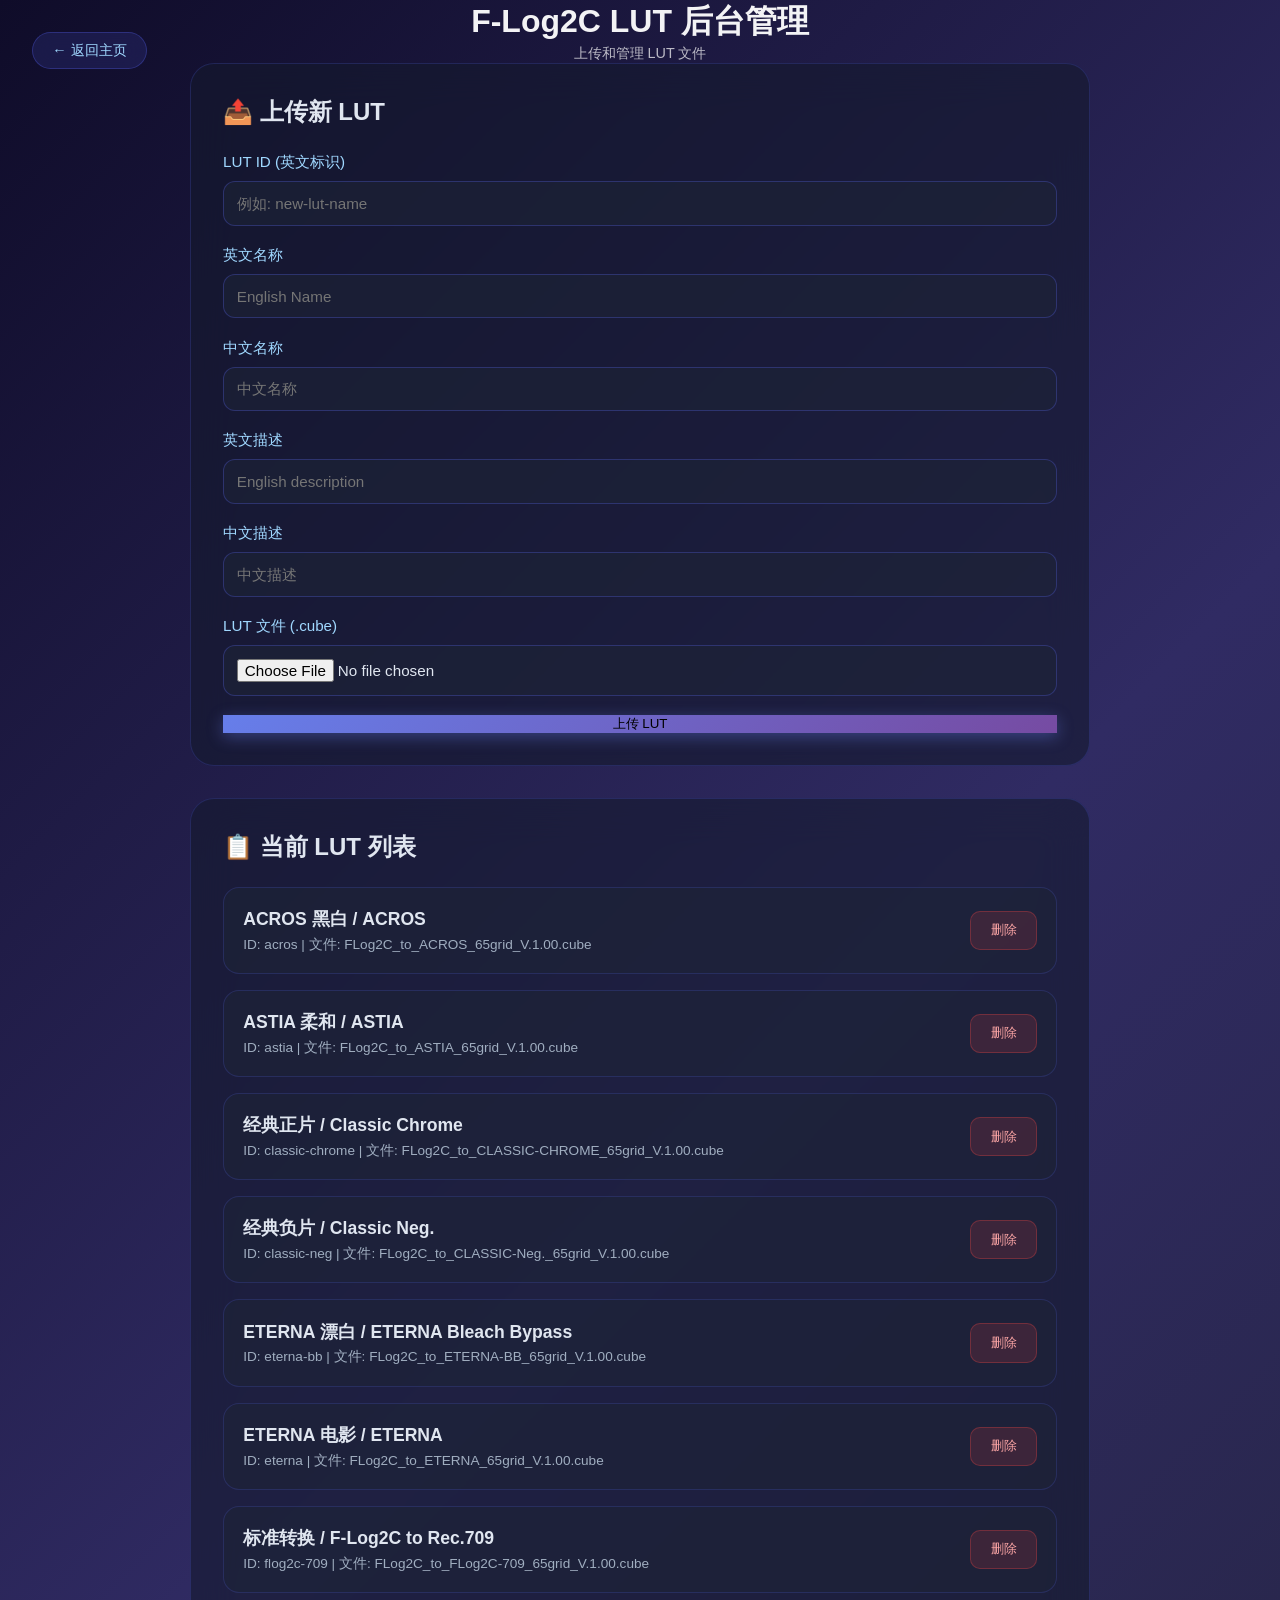
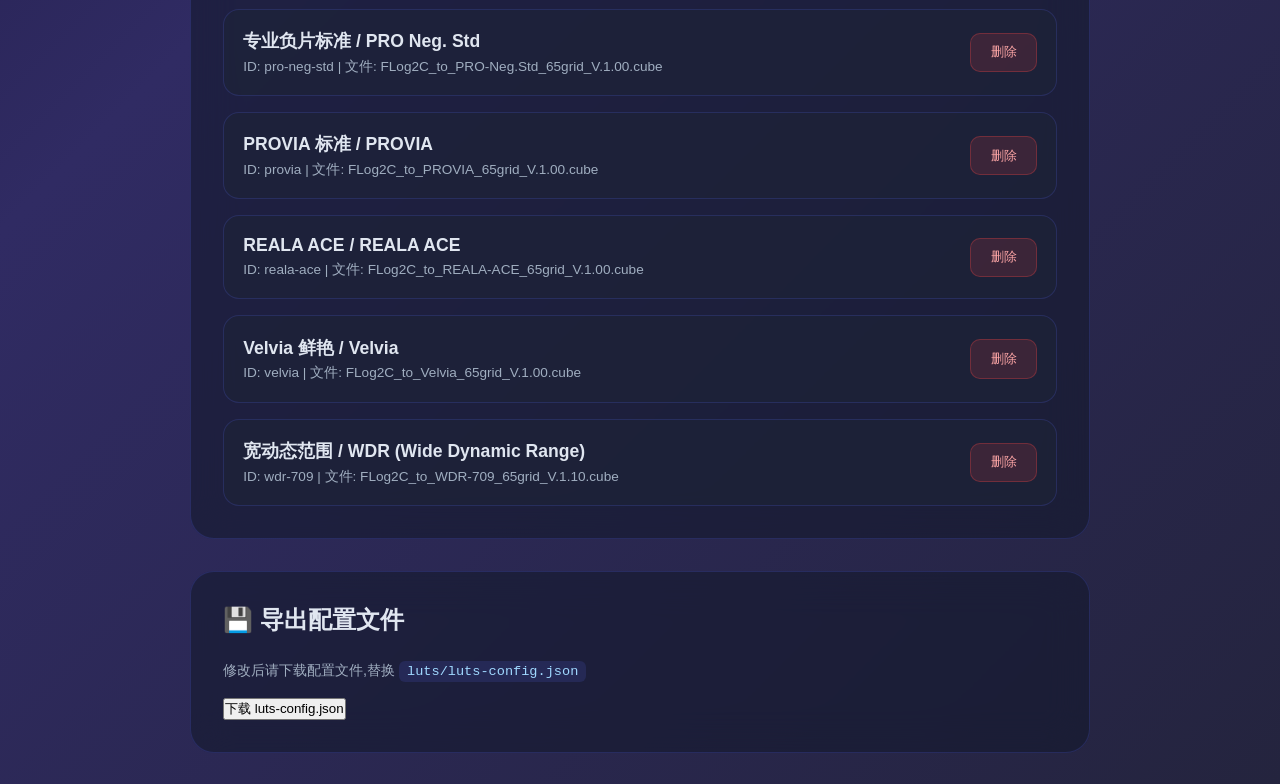
==== admin/index.html @ 799911c7 "First publish" ====
<!DOCTYPE html>
<html lang="zh">
<head>
    <meta charset="UTF-8">
    <meta name="viewport" content="width=device-width, initial-scale=1.0">
    <title>F-Log2C LUT 后台管理</title>
    <link rel="stylesheet" href="../css/style.css">
    <link rel="stylesheet" href="admin.css">
</head>
<body>
    <div class="header">
        <div class="header-content">
            <h1>F-Log2C LUT 后台管理</h1>
            <p class="subtitle">上传和管理 LUT 文件</p>
        </div>
        <a href="../index.html" class="back-btn">← 返回主页</a>
    </div>

    <div class="container">
        <div class="admin-panel">
            <div class="section">
                <h2>📤 上传新 LUT</h2>
                <div class="upload-form">
                    <div class="form-group">
                        <label>LUT ID (英文标识)</label>
                        <input type="text" id="lut-id" placeholder="例如: new-lut-name">
                    </div>
                    
                    <div class="form-group">
                        <label>英文名称</label>
                        <input type="text" id="name-en" placeholder="English Name">
                    </div>
                    
                    <div class="form-group">
                        <label>中文名称</label>
                        <input type="text" id="name-zh" placeholder="中文名称">
                    </div>
                    
                    <div class="form-group">
                        <label>英文描述</label>
                        <input type="text" id="desc-en" placeholder="English description">
                    </div>
                    
                    <div class="form-group">
                        <label>中文描述</label>
                        <input type="text" id="desc-zh" placeholder="中文描述">
                    </div>
                    
                    <div class="form-group">
                        <label>LUT 文件 (.cube)</label>
                        <input type="file" id="lut-file" accept=".cube">
                    </div>
                    
                    <button id="upload-btn" class="btn btn-primary">上传 LUT</button>
                </div>
            </div>

            <div class="section">
                <h2>📋 当前 LUT 列表</h2>
                <div id="lut-list" class="lut-list"></div>
            </div>

            <div class="section">
                <h2>💾 导出配置文件</h2>
                <p class="note">修改后请下载配置文件,替换 <code>luts/luts-config.json</code></p>
                <button id="export-btn" class="btn btn-secondary">下载 luts-config.json</button>
            </div>
        </div>
    </div>

    <div id="message" class="message"></div>

    <script src="admin.js"></script>
</body>
</html>
---- css/style.css ----
:root {
    --glass-bg: rgba(255, 255, 255, 0.08);
    --glass-border: rgba(255, 255, 255, 0.18);
    --glass-shadow: 0 8px 32px rgba(0, 0, 0, 0.37);
    --primary-gradient: linear-gradient(135deg, #667eea 0%, #764ba2 100%);
    --text-primary: rgba(255, 255, 255, 0.95);
    --text-secondary: rgba(255, 255, 255, 0.7);
    --accent-blue: #5E9EFF;
    --transition-smooth: all 0.4s cubic-bezier(0.4, 0, 0.2, 1);
}

* {
    margin: 0;
    padding: 0;
    box-sizing: border-box;
}

body {
    font-family: -apple-system, BlinkMacSystemFont, 'SF Pro Display', 'PingFang SC', 'Hiragino Sans GB', sans-serif;
    background: linear-gradient(135deg, #0F0C29 0%, #302b63 50%, #24243e 100%);
    color: var(--text-primary);
    min-height: 100vh;
    overflow-x: hidden;
    -webkit-font-smoothing: antialiased;
}

.app-container {
    min-height: 100vh;
    display: flex;
    flex-direction: column;
}

.glass-header {
    position: sticky;
    top: 0;
    z-index: 100;
    padding: 1.5rem 2rem;
    background: var(--glass-bg);
    backdrop-filter: blur(40px) saturate(180%);
    -webkit-backdrop-filter: blur(40px) saturate(180%);
    border-bottom: 1px solid var(--glass-border);
    box-shadow: 0 4px 16px rgba(0, 0, 0, 0.1);
}

.header-content {
    text-align: center;
}

.logo-title {
    font-size: 2rem;
    font-weight: 600;
    background: var(--primary-gradient);
    -webkit-background-clip: text;
    -webkit-text-fill-color: transparent;
    background-clip: text;
    letter-spacing: -0.02em;
    margin-bottom: 0.3rem;
}

.subtitle {
    font-size: 0.9rem;
    color: var(--text-secondary);
    font-weight: 400;
}

.lang-toggle {
    position: absolute;
    top: 1.5rem;
    right: 2rem;
}

.glass-panel {
    background: var(--glass-bg);
    backdrop-filter: blur(40px) saturate(180%);
    -webkit-backdrop-filter: blur(40px) saturate(180%);
    border: 1px solid var(--glass-border);
    border-radius: 20px;
    box-shadow: var(--glass-shadow);
}

.glass-button {
    padding: 0.7rem 1.5rem;
    background: var(--glass-bg);
    backdrop-filter: blur(20px);
    border: 1px solid var(--glass-border);
    border-radius: 12px;
    color: var(--text-primary);
    font-size: 0.9rem;
    font-weight: 500;
    cursor: pointer;
    transition: var(--transition-smooth);
    outline: none;
}

.glass-button:hover {
    background: rgba(255, 255, 255, 0.15);
    border-color: rgba(255, 255, 255, 0.3);
    transform: translateY(-2px);
    box-shadow: 0 8px 20px rgba(0, 0, 0, 0.3);
}

.glass-button:active {
    transform: translateY(0);
}

.upload-area {
    margin: 2rem auto;
    max-width: 700px;
    padding: 4rem 2rem;
    text-align: center;
    cursor: pointer;
    transition: var(--transition-smooth);
}

.upload-area:hover {
    background: rgba(255, 255, 255, 0.12);
    transform: scale(1.02);
}

.upload-icon {
    font-size: 4rem;
    margin-bottom: 1.5rem;
    animation: float 3s ease-in-out infinite;
}

@keyframes float {
    0%, 100% { transform: translateY(0); }
    50% { transform: translateY(-10px); }
}

.upload-area h2 {
    font-size: 1.5rem;
    font-weight: 600;
    margin-bottom: 0.5rem;
}

.upload-area p {
    color: var(--text-secondary);
    font-size: 0.9rem;
}

.workspace {
    display: grid;
    grid-template-columns: 1fr 380px;
    gap: 1.5rem;
    padding: 1.5rem;
    flex: 1;
}

.preview-section {
    display: flex;
    align-items: center;
    justify-content: center;
}

.canvas-container {
    position: relative;
    padding: 1.5rem;
    width: 100%;
    max-width: 100%;
    overflow: hidden;
}

#preview-canvas {
    display: block;
    max-width: 100%;
    height: auto;
    border-radius: 12px;
    box-shadow: 0 8px 32px rgba(0, 0, 0, 0.3);
}

.glass-overlay {
    position: absolute;
    top: 0;
    left: 0;
    right: 0;
    bottom: 0;
    background: linear-gradient(135deg, rgba(255, 255, 255, 0.1) 0%, rgba(255, 255, 255, 0.05) 100%);
    backdrop-filter: blur(0px);
    border-radius: 20px;
    opacity: 0;
    pointer-events: none;
    transition: opacity 0.6s cubic-bezier(0.4, 0, 0.2, 1), backdrop-filter 0.6s cubic-bezier(0.4, 0, 0.2, 1);
}

.glass-overlay.active {
    opacity: 1;
    backdrop-filter: blur(20px);
}

.control-panel {
    padding: 1.5rem;
    display: flex;
    flex-direction: column;
    gap: 1.5rem;
    max-height: calc(100vh - 120px);
    overflow-y: auto;
    position: sticky;
    top: 100px;
}

.control-panel::-webkit-scrollbar {
    width: 6px;
}

.control-panel::-webkit-scrollbar-track {
    background: rgba(255, 255, 255, 0.05);
    border-radius: 10px;
}

.control-panel::-webkit-scrollbar-thumb {
    background: rgba(255, 255, 255, 0.2);
    border-radius: 10px;
}

.control-group {
    display: flex;
    flex-direction: column;
    gap: 0.8rem;
}

.control-label {
    font-size: 0.85rem;
    font-weight: 600;
    color: var(--text-secondary);
    text-transform: uppercase;
    letter-spacing: 0.05em;
}

.glass-dropdown {
    position: relative;
    display: flex;
    align-items: center;
    justify-content: space-between;
    padding: 1rem 1.2rem;
    background: var(--glass-bg);
    backdrop-filter: blur(20px);
    border: 1px solid var(--glass-border);
    border-radius: 12px;
    cursor: pointer;
    transition: var(--transition-smooth);
}

.glass-dropdown:hover {
    background: rgba(255, 255, 255, 0.12);
}

.dropdown-icon {
    transition: transform 0.3s ease;
}

.glass-dropdown.open .dropdown-icon {
    transform: rotate(180deg);
}

.glass-menu {
    position: absolute;
    top: calc(100% + 0.5rem);
    left: 0;
    right: 0;
    max-height: 300px;
    overflow-y: auto;
    padding: 0.5rem;
    z-index: 50;
    animation: slideDown 0.3s cubic-bezier(0.4, 0, 0.2, 1);
}

@keyframes slideDown {
    from {
        opacity: 0;
        transform: translateY(-10px);
    }
    to {
        opacity: 1;
        transform: translateY(0);
    }
}

.lut-menu-item {
    padding: 0.9rem 1rem;
    margin-bottom: 0.3rem;
    background: rgba(255, 255, 255, 0.05);
    border: 1px solid transparent;
    border-radius: 10px;
    cursor: pointer;
    transition: var(--transition-smooth);
}

.lut-menu-item:hover {
    background: rgba(255, 255, 255, 0.12);
    border-color: rgba(255, 255, 255, 0.2);
}

.lut-menu-item.active {
    background: var(--primary-gradient);
    border-color: transparent;
}

.lut-menu-item-name {
    font-size: 0.95rem;
    font-weight: 600;
    margin-bottom: 0.2rem;
}

.lut-menu-item-desc {
    font-size: 0.8rem;
    color: var(--text-secondary);
}

.lut-swiper-wrapper {
    overflow: hidden;
}

.lut-swiper {
    display: flex;
    gap: 0.8rem;
    overflow-x: auto;
    overflow-y: hidden;
    scroll-snap-type: x mandatory;
    scrollbar-width: none;
    -ms-overflow-style: none;
    padding: 0.5rem 0;
}

.lut-swiper::-webkit-scrollbar {
    display: none;
}

.lut-swipe-card {
    flex: 0 0 140px;
    scroll-snap-align: start;
    padding: 1rem;
    background: rgba(255, 255, 255, 0.05);
    backdrop-filter: blur(10px);
    border: 1px solid transparent;
    border-radius: 12px;
    cursor: pointer;
    transition: var(--transition-smooth);
    text-align: center;
}

.lut-swipe-card:hover {
    background: rgba(255, 255, 255, 0.1);
    transform: translateY(-4px);
    box-shadow: 0 8px 20px rgba(0, 0, 0, 0.3);
}

.lut-swipe-card.active {
    background: var(--primary-gradient);
    border-color: transparent;
}

.lut-swipe-card-name {
    font-size: 0.9rem;
    font-weight: 600;
    margin-bottom: 0.3rem;
}

.lut-swipe-card-desc {
    font-size: 0.75rem;
    color: var(--text-secondary);
    line-height: 1.3;
}

.slider-group {
    margin-bottom: 1.2rem;
}

.slider-header {
    display: flex;
    justify-content: space-between;
    align-items: center;
    margin-bottom: 0.6rem;
    font-size: 0.9rem;
}

.slider-value {
    font-weight: 600;
    color: var(--accent-blue);
}

.glass-slider {
    width: 100%;
    height: 4px;
    background: rgba(255, 255, 255, 0.1);
    border-radius: 10px;
    outline: none;
    -webkit-appearance: none;
    cursor: pointer;
}

.glass-slider::-webkit-slider-thumb {
    -webkit-appearance: none;
    appearance: none;
    width: 18px;
    height: 18px;
    background: var(--primary-gradient);
    border-radius: 50%;
    cursor: pointer;
    box-shadow: 0 2px 8px rgba(0, 0, 0, 0.3);
    transition: var(--transition-smooth);
}

.glass-slider::-webkit-slider-thumb:hover {
    transform: scale(1.2);
    box-shadow: 0 4px 12px rgba(102, 126, 234, 0.6);
}

.glass-slider::-moz-range-thumb {
    width: 18px;
    height: 18px;
    background: var(--primary-gradient);
    border-radius: 50%;
    cursor: pointer;
    border: none;
    box-shadow: 0 2px 8px rgba(0, 0, 0, 0.3);
    transition: var(--transition-smooth);
}

.glass-slider::-moz-range-thumb:hover {
    transform: scale(1.2);
    box-shadow: 0 4px 12px rgba(102, 126, 234, 0.6);
}

.button-group {
    display: flex;
    gap: 0.8rem;
}

.btn-primary {
    flex: 1;
    background: var(--primary-gradient);
    border: none;
    box-shadow: 0 4px 16px rgba(102, 126, 234, 0.4);
}

.btn-primary:hover {
    box-shadow: 0 6px 24px rgba(102, 126, 234, 0.6);
}

.btn-secondary {
    flex: 1;
}

.loading {
    position: fixed;
    top: 0;
    left: 0;
    right: 0;
    bottom: 0;
    background: rgba(15, 12, 41, 0.95);
    backdrop-filter: blur(20px);
    display: flex;
    flex-direction: column;
    justify-content: center;
    align-items: center;
    z-index: 9999;
}

.glass-spinner {
    width: 50px;
    height: 50px;
    border: 3px solid rgba(255, 255, 255, 0.1);
    border-top: 3px solid var(--accent-blue);
    border-radius: 50%;
    animation: spin 1s linear infinite;
}

@keyframes spin {
    0% { transform: rotate(0deg); }
    100% { transform: rotate(360deg); }
}

.loading-text {
    margin-top: 1.5rem;
    font-size: 1rem;
    color: var(--text-secondary);
}

@media (max-width: 1024px) {
    .workspace {
        grid-template-columns: 1fr;
        grid-template-rows: auto 1fr;
    }
    
    .control-panel {
        position: static;
        max-height: none;
        order: -1;
    }
}

@media (max-width: 768px) {
    .logo-title {
        font-size: 1.5rem;
    }
    
    .workspace {
        padding: 1rem;
        gap: 1rem;
    }
    
    .control-panel {
        padding: 1rem;
    }
    
    .lang-toggle {
        top: 1rem;
        right: 1rem;
        padding: 0.5rem 1rem;
        font-size: 0.85rem;
    }
}
---- admin/admin.css ----
.back-btn {
    position: absolute;
    top: 2rem;
    left: 2rem;
    padding: 0.5rem 1.2rem;
    background: rgba(88, 101, 242, 0.15);
    border: 1px solid rgba(88, 101, 242, 0.3);
    border-radius: 20px;
    color: #a0d8ff;
    font-size: 0.9rem;
    text-decoration: none;
    transition: all 0.3s ease;
    backdrop-filter: blur(10px);
}

.back-btn:hover {
    background: rgba(88, 101, 242, 0.25);
    border-color: rgba(88, 101, 242, 0.5);
    transform: translateY(-2px);
}

.admin-panel {
    max-width: 900px;
    margin: 0 auto;
}

.section {
    background: rgba(20, 25, 45, 0.6);
    backdrop-filter: blur(20px);
    border-radius: 24px;
    padding: 2rem;
    margin-bottom: 2rem;
    border: 1px solid rgba(88, 101, 242, 0.2);
}

.section h2 {
    font-size: 1.5rem;
    margin-bottom: 1.5rem;
    color: #e0e6f0;
}

.upload-form {
    display: flex;
    flex-direction: column;
    gap: 1.2rem;
}

.form-group {
    display: flex;
    flex-direction: column;
    gap: 0.5rem;
}

.form-group label {
    font-size: 0.95rem;
    color: #a0d8ff;
    font-weight: 500;
}

.form-group input[type="text"],
.form-group input[type="file"] {
    padding: 0.8rem;
    background: rgba(30, 35, 55, 0.6);
    border: 1px solid rgba(88, 101, 242, 0.3);
    border-radius: 12px;
    color: #e0e6f0;
    font-size: 0.95rem;
    transition: all 0.3s ease;
}

.form-group input[type="text"]:focus {
    outline: none;
    border-color: rgba(88, 101, 242, 0.6);
    background: rgba(40, 45, 65, 0.8);
}

.lut-list {
    display: flex;
    flex-direction: column;
    gap: 1rem;
}

.lut-item {
    background: rgba(30, 35, 55, 0.6);
    border: 1px solid rgba(88, 101, 242, 0.2);
    border-radius: 16px;
    padding: 1.2rem;
    display: flex;
    justify-content: space-between;
    align-items: center;
}

.lut-info {
    flex: 1;
}

.lut-info h4 {
    font-size: 1.1rem;
    color: #e0e6f0;
    margin-bottom: 0.3rem;
}

.lut-info p {
    font-size: 0.85rem;
    color: #a0aec0;
}

.lut-actions {
    display: flex;
    gap: 0.5rem;
}

.btn-delete {
    padding: 0.6rem 1.2rem;
    background: rgba(239, 68, 68, 0.15);
    border: 1px solid rgba(239, 68, 68, 0.3);
    border-radius: 10px;
    color: #fca5a5;
    cursor: pointer;
    transition: all 0.3s ease;
}

.btn-delete:hover {
    background: rgba(239, 68, 68, 0.25);
    border-color: rgba(239, 68, 68, 0.5);
}

.note {
    font-size: 0.9rem;
    color: #a0aec0;
    margin-bottom: 1rem;
    line-height: 1.5;
}

.note code {
    background: rgba(88, 101, 242, 0.15);
    padding: 0.2rem 0.5rem;
    border-radius: 6px;
    font-size: 0.85rem;
    color: #a0d8ff;
}

.message {
    position: fixed;
    top: 2rem;
    right: 2rem;
    padding: 1rem 1.5rem;
    border-radius: 12px;
    background: rgba(20, 25, 45, 0.95);
    backdrop-filter: blur(20px);
    border: 1px solid rgba(88, 101, 242, 0.5);
    color: #e0e6f0;
    display: none;
    z-index: 10000;
    animation: slideIn 0.3s ease;
}

.message.show {
    display: block;
}

.message.success {
    border-color: rgba(34, 197, 94, 0.5);
    background: rgba(20, 45, 25, 0.95);
}

.message.error {
    border-color: rgba(239, 68, 68, 0.5);
    background: rgba(45, 20, 25, 0.95);
}

@keyframes slideIn {
    from {
        transform: translateX(100%);
        opacity: 0;
    }
    to {
        transform: translateX(0);
        opacity: 1;
    }
}

@media (max-width: 768px) {
    .back-btn {
        top: 1rem;
        left: 1rem;
    }
    
    .lut-item {
        flex-direction: column;
        align-items: flex-start;
        gap: 1rem;
    }
    
    .lut-actions {
        width: 100%;
        justify-content: flex-end;
    }
}
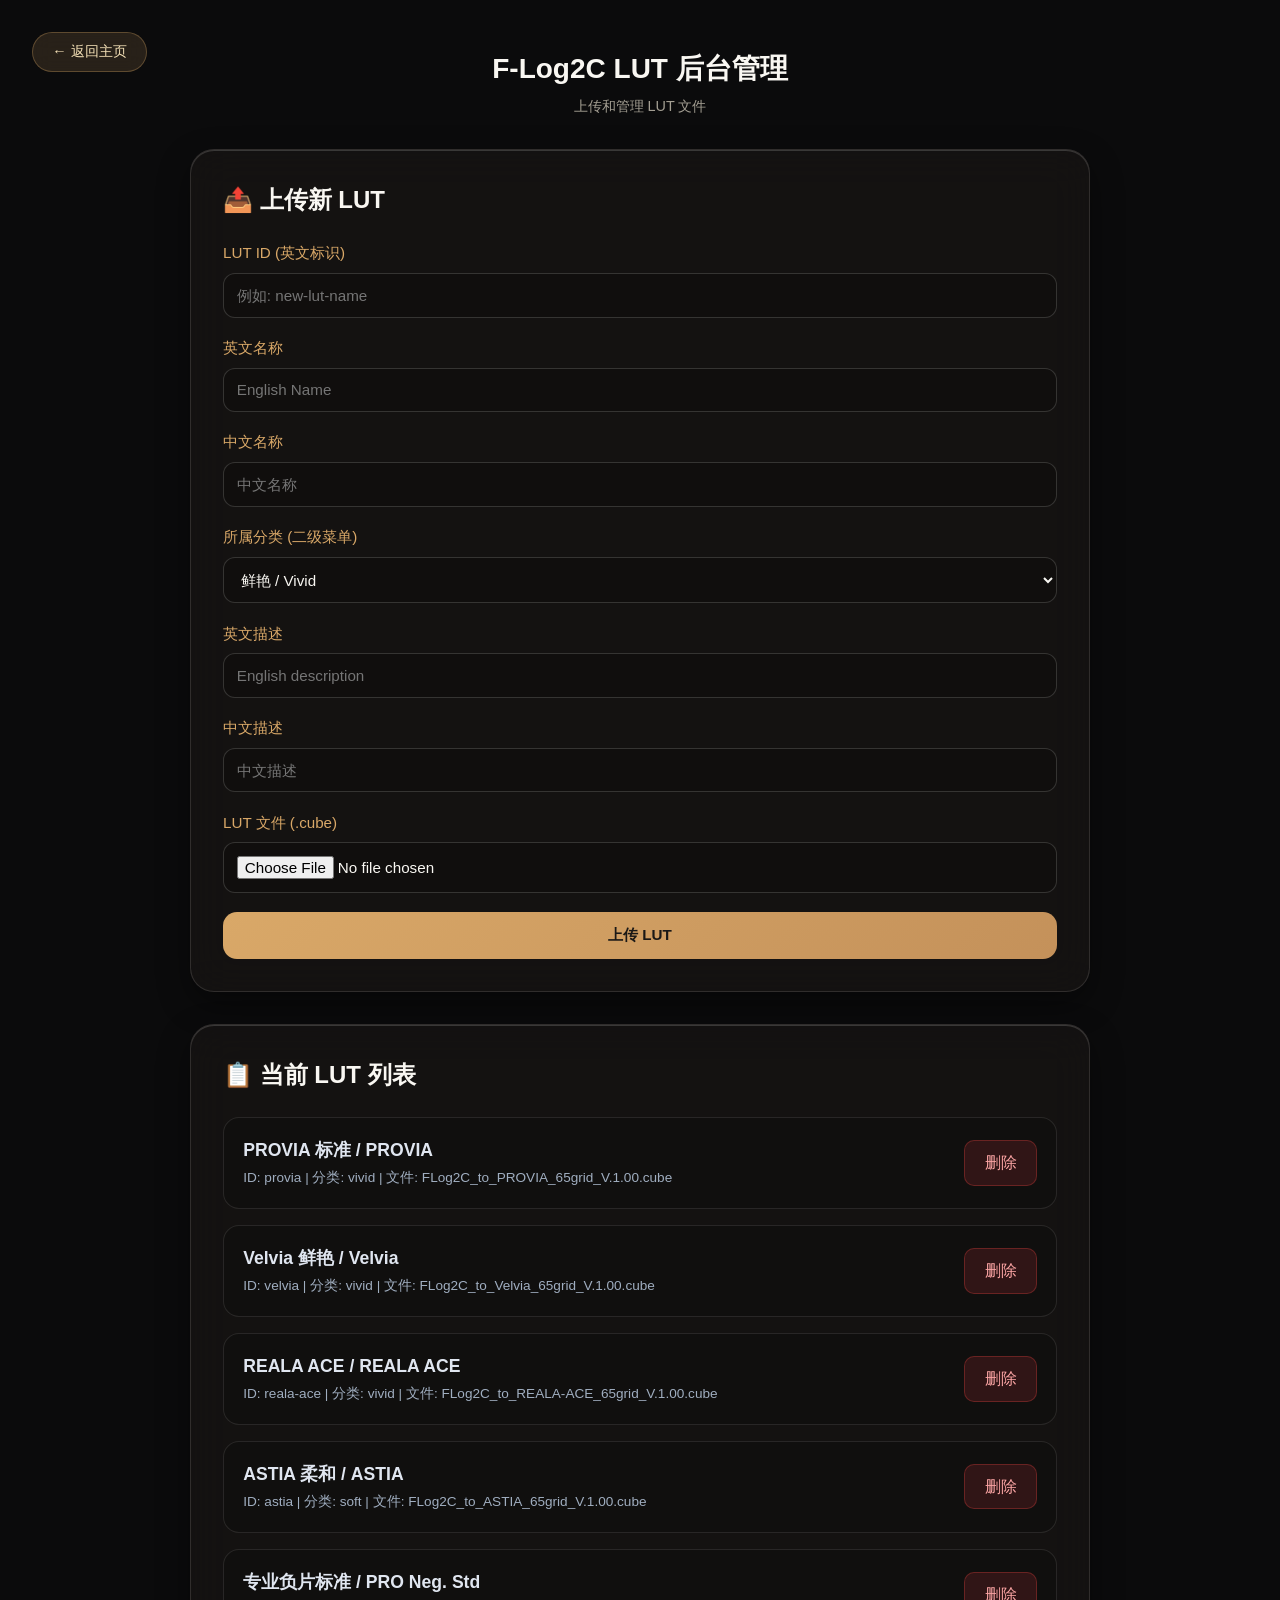
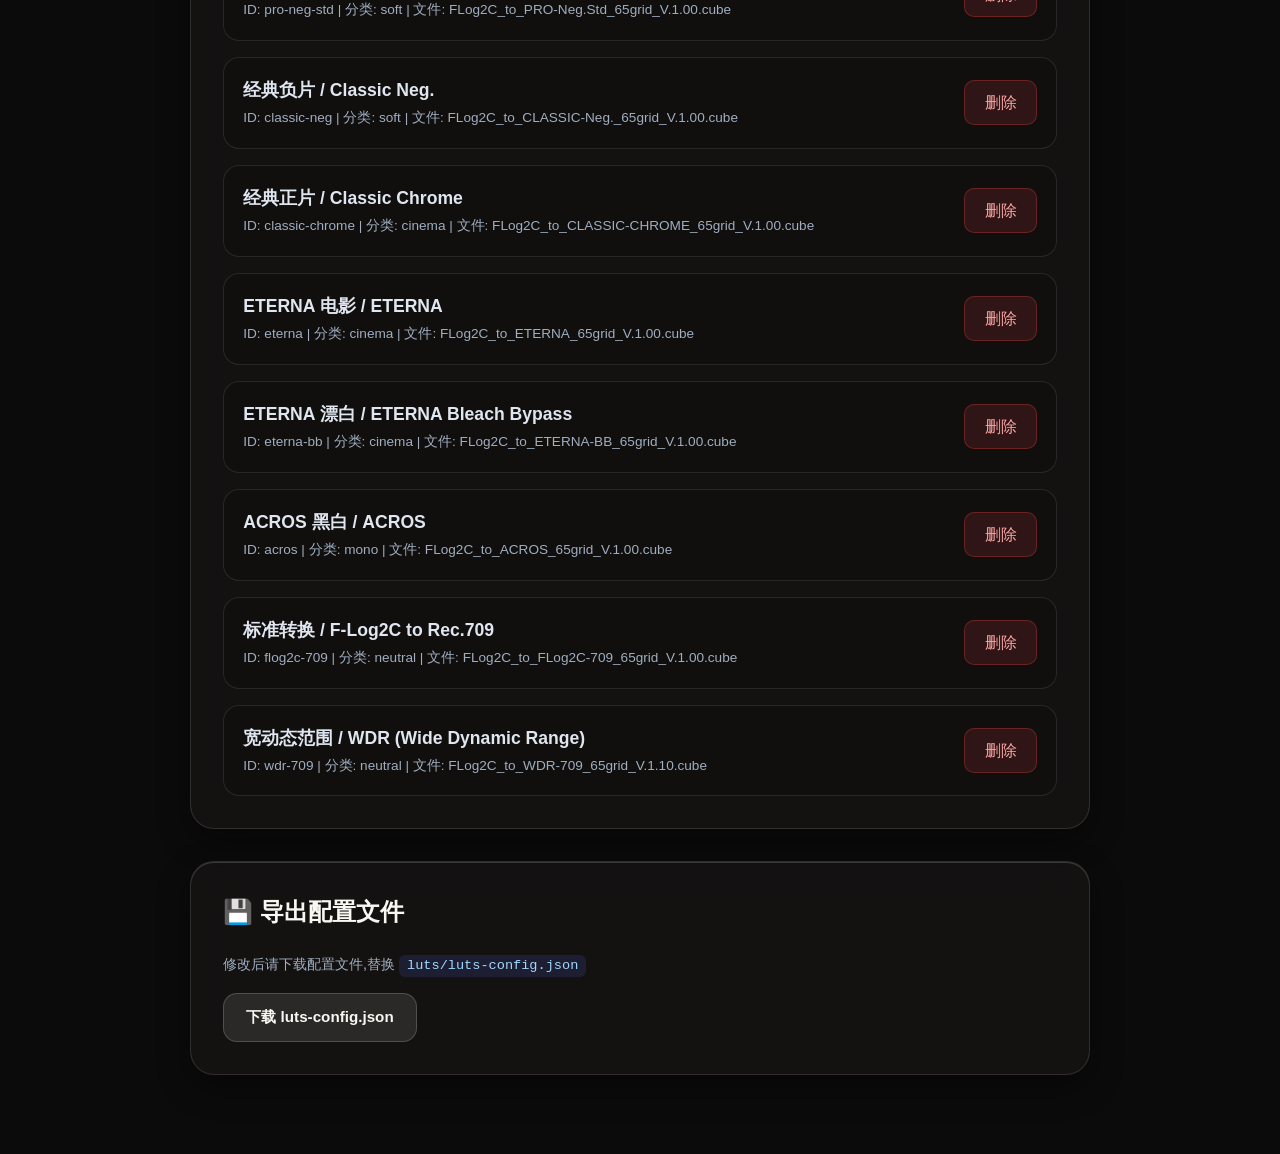
==== commit 0dad0d45: "Complete Apple liquid-glass redesign with swipe film pane & secondary style menu" ====
--- a/admin/index.html
+++ b/admin/index.html
@@ -37,6 +37,17 @@
                     </div>
                     
                     <div class="form-group">
+                        <label>所属分类 (二级菜单)</label>
+                        <select id="lut-category">
+                            <option value="vivid">鲜艳 / Vivid</option>
+                            <option value="soft">柔和 / Soft</option>
+                            <option value="cinema">电影 / Cinema</option>
+                            <option value="mono">黑白 / Mono</option>
+                            <option value="neutral">中性 / Neutral</option>
+                        </select>
+                    </div>
+
+                    <div class="form-group">
                         <label>英文描述</label>
                         <input type="text" id="desc-en" placeholder="English description">
                     </div>
--- a/css/style.css
+++ b/css/style.css
@@ -1,12 +1,13 @@
 :root {
-    --glass-bg: rgba(255, 255, 255, 0.08);
-    --glass-border: rgba(255, 255, 255, 0.18);
-    --glass-shadow: 0 8px 32px rgba(0, 0, 0, 0.37);
-    --primary-gradient: linear-gradient(135deg, #667eea 0%, #764ba2 100%);
-    --text-primary: rgba(255, 255, 255, 0.95);
-    --text-secondary: rgba(255, 255, 255, 0.7);
-    --accent-blue: #5E9EFF;
-    --transition-smooth: all 0.4s cubic-bezier(0.4, 0, 0.2, 1);
+    --bg: #0b0b0c;
+    --ink: #f9f7f2;
+    --ink-dim: #a39e92;
+    --ink-dimmer: #6b6861;
+    --accent: #d9a868;
+    --hairline: rgba(249, 247, 242, 0.08);
+    --glass-bg: rgba(20, 18, 16, 0.65);
+    --glass-border: rgba(249, 247, 242, 0.12);
+    --glass-highlight: rgba(255, 255, 255, 0.18);
 }
 
 * {
@@ -15,499 +16,1156 @@
     box-sizing: border-box;
 }
 
+[hidden] {
+    display: none !important;
+}
+
+html, body {
+    width: 100%;
+    height: 100%;
+    height: 100dvh;
+    overflow: hidden;
+    font-family: -apple-system, BlinkMacSystemFont, "Segoe UI", Roboto, "Helvetica Neue", Arial, sans-serif;
+    background: var(--bg);
+    color: var(--ink);
+    line-height: 1.5;
+    -webkit-font-smoothing: antialiased;
+    -moz-osx-font-smoothing: grayscale;
+}
+
 body {
-    font-family: -apple-system, BlinkMacSystemFont, 'SF Pro Display', 'PingFang SC', 'Hiragino Sans GB', sans-serif;
-    background: linear-gradient(135deg, #0F0C29 0%, #302b63 50%, #24243e 100%);
-    color: var(--text-primary);
-    min-height: 100vh;
-    overflow-x: hidden;
-    -webkit-font-smoothing: antialiased;
-}
-
-.app-container {
-    min-height: 100vh;
-    display: flex;
-    flex-direction: column;
-}
-
-.glass-header {
-    position: sticky;
-    top: 0;
-    z-index: 100;
-    padding: 1.5rem 2rem;
-    background: var(--glass-bg);
-    backdrop-filter: blur(40px) saturate(180%);
-    -webkit-backdrop-filter: blur(40px) saturate(180%);
-    border-bottom: 1px solid var(--glass-border);
-    box-shadow: 0 4px 16px rgba(0, 0, 0, 0.1);
-}
-
-.header-content {
-    text-align: center;
-}
-
-.logo-title {
-    font-size: 2rem;
-    font-weight: 600;
-    background: var(--primary-gradient);
-    -webkit-background-clip: text;
-    -webkit-text-fill-color: transparent;
-    background-clip: text;
-    letter-spacing: -0.02em;
-    margin-bottom: 0.3rem;
-}
-
-.subtitle {
-    font-size: 0.9rem;
-    color: var(--text-secondary);
-    font-weight: 400;
-}
-
-.lang-toggle {
-    position: absolute;
-    top: 1.5rem;
-    right: 2rem;
-}
-
-.glass-panel {
-    background: var(--glass-bg);
-    backdrop-filter: blur(40px) saturate(180%);
-    -webkit-backdrop-filter: blur(40px) saturate(180%);
-    border: 1px solid var(--glass-border);
-    border-radius: 20px;
-    box-shadow: var(--glass-shadow);
-}
-
-.glass-button {
-    padding: 0.7rem 1.5rem;
-    background: var(--glass-bg);
-    backdrop-filter: blur(20px);
-    border: 1px solid var(--glass-border);
-    border-radius: 12px;
-    color: var(--text-primary);
-    font-size: 0.9rem;
-    font-weight: 500;
+    display: grid;
+    grid-template-rows: auto 1fr;
+}
+
+.main {
+    position: relative;
+    overflow: hidden;
+}
+
+button {
+    font: inherit;
+    background: none;
+    border: none;
     cursor: pointer;
-    transition: var(--transition-smooth);
-    outline: none;
-}
-
-.glass-button:hover {
-    background: rgba(255, 255, 255, 0.15);
-    border-color: rgba(255, 255, 255, 0.3);
-    transform: translateY(-2px);
-    box-shadow: 0 8px 20px rgba(0, 0, 0, 0.3);
-}
-
-.glass-button:active {
-    transform: translateY(0);
-}
-
-.upload-area {
-    margin: 2rem auto;
-    max-width: 700px;
-    padding: 4rem 2rem;
-    text-align: center;
-    cursor: pointer;
-    transition: var(--transition-smooth);
-}
-
-.upload-area:hover {
-    background: rgba(255, 255, 255, 0.12);
-    transform: scale(1.02);
-}
-
-.upload-icon {
-    font-size: 4rem;
-    margin-bottom: 1.5rem;
-    animation: float 3s ease-in-out infinite;
-}
-
-@keyframes float {
-    0%, 100% { transform: translateY(0); }
-    50% { transform: translateY(-10px); }
-}
-
-.upload-area h2 {
-    font-size: 1.5rem;
-    font-weight: 600;
-    margin-bottom: 0.5rem;
-}
-
-.upload-area p {
-    color: var(--text-secondary);
-    font-size: 0.9rem;
-}
-
-.workspace {
-    display: grid;
-    grid-template-columns: 1fr 380px;
-    gap: 1.5rem;
-    padding: 1.5rem;
-    flex: 1;
-}
-
-.preview-section {
-    display: flex;
-    align-items: center;
-    justify-content: center;
-}
-
-.canvas-container {
-    position: relative;
-    padding: 1.5rem;
-    width: 100%;
-    max-width: 100%;
-    overflow: hidden;
-}
-
-#preview-canvas {
-    display: block;
-    max-width: 100%;
-    height: auto;
-    border-radius: 12px;
-    box-shadow: 0 8px 32px rgba(0, 0, 0, 0.3);
-}
-
-.glass-overlay {
-    position: absolute;
-    top: 0;
-    left: 0;
-    right: 0;
-    bottom: 0;
-    background: linear-gradient(135deg, rgba(255, 255, 255, 0.1) 0%, rgba(255, 255, 255, 0.05) 100%);
-    backdrop-filter: blur(0px);
-    border-radius: 20px;
+    color: inherit;
+}
+
+input[type="file"] {
+    position: absolute;
+    width: 1px;
+    height: 1px;
     opacity: 0;
     pointer-events: none;
-    transition: opacity 0.6s cubic-bezier(0.4, 0, 0.2, 1), backdrop-filter 0.6s cubic-bezier(0.4, 0, 0.2, 1);
-}
-
-.glass-overlay.active {
-    opacity: 1;
-    backdrop-filter: blur(20px);
-}
-
-.control-panel {
-    padding: 1.5rem;
+}
+
+.ambient {
+    position: fixed;
+    inset: 0;
+    z-index: 0;
+    pointer-events: none;
+    transition: opacity 0.6s ease-out;
+}
+
+body:not(.is-empty) .ambient {
+    opacity: 0.15;
+}
+
+.aurora {
+    position: absolute;
+    inset: 0;
+    opacity: 0.35;
+    background: radial-gradient(ellipse 90% 60% at 25% 35%, rgba(217, 168, 104, 0.12), transparent 70%),
+                radial-gradient(ellipse 80% 50% at 75% 65%, rgba(156, 106, 58, 0.09), transparent 65%),
+                radial-gradient(ellipse 100% 70% at 50% 80%, rgba(91, 82, 72, 0.08), transparent 75%);
+    animation: drift 18s ease-in-out infinite;
+}
+
+@keyframes drift {
+    0%, 100% { transform: translate(0, 0) scale(1); }
+    33% { transform: translate(-2%, 3%) scale(1.02); }
+    66% { transform: translate(3%, -2%) scale(0.98); }
+}
+
+#ambient-canvas {
+    position: absolute;
+    inset: 0;
+    width: 100%;
+    height: 100%;
+    object-fit: cover;
+    filter: blur(80px) saturate(1.4);
+    opacity: 0.6;
+}
+
+.grain {
+    position: absolute;
+    inset: 0;
+    background-image: url('data:image/svg+xml,<svg xmlns="http://www.w3.org/2000/svg" width="200" height="200"><filter id="n"><feTurbulence baseFrequency="0.9" numOctaves="3"/></filter><rect width="200" height="200" filter="url(%23n)" opacity="0.35"/></svg>');
+    background-repeat: repeat;
+    opacity: 0.03;
+    pointer-events: none;
+}
+
+.topbar {
+    position: relative;
+    z-index: 100;
+    display: flex;
+    align-items: center;
+    justify-content: space-between;
+    padding: 0.75rem 1.25rem;
+    background: linear-gradient(180deg, rgba(11, 11, 12, 0.95), rgba(11, 11, 12, 0.75));
+    backdrop-filter: blur(20px) saturate(1.6);
+    border-bottom: 1px solid var(--hairline);
+}
+
+.brand {
+    display: flex;
+    align-items: center;
+    gap: 0.7rem;
+    text-decoration: none;
+    color: inherit;
+    transition: opacity 0.2s;
+}
+
+.brand:hover {
+    opacity: 0.75;
+}
+
+.brand-icon {
+    width: 2.25rem;
+    height: 2.25rem;
+    flex-shrink: 0;
+}
+
+.brand-text {
     display: flex;
     flex-direction: column;
-    gap: 1.5rem;
-    max-height: calc(100vh - 120px);
-    overflow-y: auto;
-    position: sticky;
-    top: 100px;
-}
-
-.control-panel::-webkit-scrollbar {
-    width: 6px;
-}
-
-.control-panel::-webkit-scrollbar-track {
-    background: rgba(255, 255, 255, 0.05);
-    border-radius: 10px;
-}
-
-.control-panel::-webkit-scrollbar-thumb {
-    background: rgba(255, 255, 255, 0.2);
-    border-radius: 10px;
-}
-
-.control-group {
-    display: flex;
-    flex-direction: column;
-    gap: 0.8rem;
-}
-
-.control-label {
-    font-size: 0.85rem;
-    font-weight: 600;
-    color: var(--text-secondary);
-    text-transform: uppercase;
-    letter-spacing: 0.05em;
-}
-
-.glass-dropdown {
-    position: relative;
-    display: flex;
-    align-items: center;
-    justify-content: space-between;
-    padding: 1rem 1.2rem;
-    background: var(--glass-bg);
-    backdrop-filter: blur(20px);
-    border: 1px solid var(--glass-border);
-    border-radius: 12px;
-    cursor: pointer;
-    transition: var(--transition-smooth);
-}
-
-.glass-dropdown:hover {
-    background: rgba(255, 255, 255, 0.12);
-}
-
-.dropdown-icon {
-    transition: transform 0.3s ease;
-}
-
-.glass-dropdown.open .dropdown-icon {
-    transform: rotate(180deg);
-}
-
-.glass-menu {
-    position: absolute;
-    top: calc(100% + 0.5rem);
-    left: 0;
-    right: 0;
-    max-height: 300px;
-    overflow-y: auto;
-    padding: 0.5rem;
-    z-index: 50;
-    animation: slideDown 0.3s cubic-bezier(0.4, 0, 0.2, 1);
-}
-
-@keyframes slideDown {
-    from {
-        opacity: 0;
-        transform: translateY(-10px);
-    }
-    to {
-        opacity: 1;
-        transform: translateY(0);
-    }
-}
-
-.lut-menu-item {
-    padding: 0.9rem 1rem;
-    margin-bottom: 0.3rem;
-    background: rgba(255, 255, 255, 0.05);
-    border: 1px solid transparent;
-    border-radius: 10px;
-    cursor: pointer;
-    transition: var(--transition-smooth);
-}
-
-.lut-menu-item:hover {
-    background: rgba(255, 255, 255, 0.12);
-    border-color: rgba(255, 255, 255, 0.2);
-}
-
-.lut-menu-item.active {
-    background: var(--primary-gradient);
-    border-color: transparent;
-}
-
-.lut-menu-item-name {
+    line-height: 1.2;
+}
+
+.brand-text strong {
     font-size: 0.95rem;
     font-weight: 600;
-    margin-bottom: 0.2rem;
-}
-
-.lut-menu-item-desc {
-    font-size: 0.8rem;
-    color: var(--text-secondary);
-}
-
-.lut-swiper-wrapper {
+    letter-spacing: -0.01em;
+}
+
+.brand-text span {
+    font-size: 0.7rem;
+    color: var(--ink-dim);
+    letter-spacing: 0.01em;
+}
+
+.top-actions {
+    display: flex;
+    align-items: center;
+    gap: 0.6rem;
+}
+
+.glass {
+    background: linear-gradient(145deg, rgba(38, 35, 31, 0.68), rgba(18, 17, 16, 0.58));
+    backdrop-filter: blur(28px) saturate(1.85);
+    -webkit-backdrop-filter: blur(28px) saturate(1.85);
+    border: 1px solid var(--glass-border);
+    box-shadow: inset 0 1px 0 rgba(255, 255, 255, 0.22),
+                inset 0 -1px 0 rgba(255, 255, 255, 0.05),
+                0 10px 28px rgba(0, 0, 0, 0.42);
+}
+
+.glass-btn {
+    position: relative;
+    display: inline-flex;
+    align-items: center;
+    justify-content: center;
+    gap: 0.5rem;
+    padding: 0.55rem 1rem;
+    border-radius: 14px;
+    background: linear-gradient(145deg, rgba(255, 255, 255, 0.1), rgba(255, 255, 255, 0.03));
+    backdrop-filter: blur(20px) saturate(1.6);
+    -webkit-backdrop-filter: blur(20px) saturate(1.6);
+    border: 1px solid rgba(249, 247, 242, 0.14);
+    box-shadow: inset 0 1px 0 rgba(255, 255, 255, 0.22),
+                0 4px 12px rgba(0, 0, 0, 0.28);
+    font-size: 0.875rem;
+    font-weight: 500;
+    transition: transform 0.18s cubic-bezier(0.22, 1, 0.36, 1), box-shadow 0.18s, background 0.18s, border-color 0.18s;
+}
+
+.glass-btn:hover {
+    background: linear-gradient(145deg, rgba(255, 255, 255, 0.15), rgba(255, 255, 255, 0.05));
+    border-color: rgba(249, 247, 242, 0.22);
+}
+
+.glass-btn:active {
+    transform: scale(0.97);
+}
+
+.glass-btn.compact {
+    padding: 0.45rem 0.75rem;
+    font-size: 0.8125rem;
+}
+
+.glass-btn.ghost {
+    background: transparent;
+    border-color: transparent;
+    box-shadow: none;
+}
+
+.glass-btn.ghost:hover {
+    background: rgba(249, 247, 242, 0.05);
+    border-color: var(--hairline);
+}
+
+.glass-btn.primary {
+    background: linear-gradient(135deg, #d9a868, #c4915a);
+    color: #1a1816;
+    border-color: rgba(255, 255, 255, 0.2);
+    box-shadow: inset 0 1px 0 rgba(255, 255, 255, 0.3),
+                0 6px 16px rgba(217, 168, 104, 0.35);
+}
+
+.glass-btn.primary:hover {
+    box-shadow: inset 0 1px 0 rgba(255, 255, 255, 0.3),
+                0 8px 20px rgba(217, 168, 104, 0.45);
+}
+
+.glass-btn.round {
+    width: 2rem;
+    height: 2rem;
+    padding: 0;
+    border-radius: 50%;
+    justify-content: center;
+}
+
+.glass-btn.icon-only .icon {
+    margin: 0;
+}
+
+.label-short {
+    display: none;
+}
+
+.icon {
+    width: 1.125rem;
+    height: 1.125rem;
+    flex-shrink: 0;
+    stroke-width: 1.8;
+}
+
+.segmented {
+    position: relative;
+    display: inline-flex;
+    padding: 0.25rem;
+    border-radius: 10px;
+    gap: 0.125rem;
+}
+
+.seg-thumb {
+    position: absolute;
+    top: 0.25rem;
+    bottom: 0.25rem;
+    background: rgba(249, 247, 242, 0.14);
+    border-radius: 8px;
+    transition: left 0.3s cubic-bezier(0.4, 0, 0.2, 1),
+                width 0.3s cubic-bezier(0.4, 0, 0.2, 1);
+    pointer-events: none;
+}
+
+.segmented button {
+    position: relative;
+    z-index: 1;
+    padding: 0.35rem 0.75rem;
+    font-size: 0.8125rem;
+    font-weight: 500;
+    color: var(--ink-dim);
+    border-radius: 8px;
+    transition: color 0.2s;
+}
+
+.segmented button.active {
+    color: var(--ink);
+}
+
+.lang-switch button {
+    min-width: 2.5rem;
+}
+
+.welcome {
+    position: relative;
+    display: flex;
+    flex-direction: column;
+    align-items: center;
+    justify-content: center;
+    padding: 3rem 2rem;
+    text-align: center;
+    gap: 1.5rem;
+    height: 100%;
+}
+
+.hero-art {
+    position: relative;
+    width: 10rem;
+    height: 10rem;
+    margin-bottom: 1rem;
+}
+
+.hero-pane {
+    position: absolute;
+    width: 7rem;
+    height: 9rem;
+    border-radius: 16px;
+    background: linear-gradient(135deg, rgba(217, 168, 104, 0.08), rgba(156, 106, 58, 0.06));
+    border: 1px solid rgba(217, 168, 104, 0.15);
+    backdrop-filter: blur(10px);
+    animation: float 8s ease-in-out infinite;
+}
+
+.hero-pane.pane-1 {
+    top: 0.5rem;
+    left: 0;
+    transform: rotate(-8deg);
+    animation-delay: 0s;
+}
+
+.hero-pane.pane-2 {
+    top: 0.8rem;
+    left: 1.5rem;
+    transform: rotate(2deg);
+    animation-delay: -2.7s;
+}
+
+.hero-pane.pane-3 {
+    top: 1rem;
+    left: 3rem;
+    transform: rotate(6deg);
+    animation-delay: -5.4s;
+}
+
+@keyframes float {
+    0%, 100% { transform: translateY(0) rotate(var(--r, 0deg)); }
+    50% { transform: translateY(-8px) rotate(calc(var(--r, 0deg) + 2deg)); }
+}
+
+.hero-icon {
+    position: absolute;
+    top: 50%;
+    left: 50%;
+    width: 5.5rem;
+    height: 5.5rem;
+    transform: translate(-50%, -50%);
+    filter: drop-shadow(0 12px 24px rgba(0, 0, 0, 0.5));
+}
+
+.eyebrow {
+    font-size: 0.75rem;
+    font-weight: 600;
+    letter-spacing: 0.08em;
+    text-transform: uppercase;
+    color: var(--accent);
+    opacity: 0.9;
+}
+
+.welcome h1 {
+    font-size: 2rem;
+    font-weight: 700;
+    letter-spacing: -0.02em;
+    background: linear-gradient(135deg, var(--ink), rgba(249, 247, 242, 0.7));
+    -webkit-background-clip: text;
+    background-clip: text;
+    -webkit-text-fill-color: transparent;
+    max-width: 20rem;
+}
+
+.hero-sub {
+    font-size: 0.95rem;
+    color: var(--ink-dim);
+    max-width: 22rem;
+    line-height: 1.6;
+}
+
+.hero-btn {
+    margin-top: 0.5rem;
+    padding: 0.75rem 1.75rem;
+    font-size: 0.9375rem;
+}
+
+.steps {
+    display: flex;
+    align-items: center;
+    gap: 0.75rem;
+    list-style: none;
+    margin-top: 1rem;
+}
+
+.steps li {
+    display: flex;
+    flex-direction: column;
+    align-items: center;
+    gap: 0.4rem;
+    font-size: 0.8125rem;
+    color: var(--ink-dim);
+}
+
+.step-icon {
+    width: 2.25rem;
+    height: 2.25rem;
+    display: flex;
+    align-items: center;
+    justify-content: center;
+    border-radius: 10px;
+}
+
+.step-icon .icon {
+    width: 1rem;
+    height: 1rem;
+}
+
+.step-line {
+    width: 1.5rem;
+    height: 1px;
+    background: var(--hairline);
+    margin-bottom: 1.5rem;
+}
+
+.hint {
+    font-size: 0.75rem;
+    color: var(--ink-dimmer);
+    max-width: 24rem;
+}
+
+.studio {
+    position: relative;
+    display: grid;
+    grid-template-columns: 1fr auto;
+    grid-template-rows: minmax(0, 1fr) auto;
+    gap: 0.875rem 1rem;
+    padding: 0.875rem 1.25rem 1.1rem;
+    height: 100%;
     overflow: hidden;
 }
 
-.lut-swiper {
-    display: flex;
-    gap: 0.8rem;
-    overflow-x: auto;
-    overflow-y: hidden;
-    scroll-snap-type: x mandatory;
-    scrollbar-width: none;
-    -ms-overflow-style: none;
-    padding: 0.5rem 0;
-}
-
-.lut-swiper::-webkit-scrollbar {
+.studio.inspector-collapsed {
+    grid-template-columns: 1fr;
+}
+
+.studio.inspector-collapsed .inspector {
     display: none;
 }
 
-.lut-swipe-card {
-    flex: 0 0 140px;
-    scroll-snap-align: start;
-    padding: 1rem;
-    background: rgba(255, 255, 255, 0.05);
-    backdrop-filter: blur(10px);
-    border: 1px solid transparent;
-    border-radius: 12px;
-    cursor: pointer;
-    transition: var(--transition-smooth);
-    text-align: center;
-}
-
-.lut-swipe-card:hover {
-    background: rgba(255, 255, 255, 0.1);
-    transform: translateY(-4px);
-    box-shadow: 0 8px 20px rgba(0, 0, 0, 0.3);
-}
-
-.lut-swipe-card.active {
-    background: var(--primary-gradient);
-    border-color: transparent;
-}
-
-.lut-swipe-card-name {
+.stage {
+    position: relative;
+    grid-column: 1;
+    grid-row: 1;
+    min-width: 0;
+    min-height: 0;
+    display: flex;
+    align-items: center;
+    justify-content: center;
+    overflow: hidden;
+    user-select: none;
+    -webkit-user-select: none;
+}
+
+.canvas-wrap {
+    position: relative;
+    display: flex;
+    align-items: center;
+    justify-content: center;
+    border-radius: 14px;
+    touch-action: none;
+    cursor: grab;
+}
+
+.canvas-wrap.is-dragging {
+    cursor: grabbing;
+}
+
+#gl-canvas {
+    display: block;
+    border-radius: 14px;
+    box-shadow: 0 20px 60px rgba(0, 0, 0, 0.6),
+                0 0 0 1px rgba(249, 247, 242, 0.08);
+}
+
+.photo-rim {
+    position: absolute;
+    inset: 0;
+    border-radius: 14px;
+    pointer-events: none;
+    box-shadow: inset 0 1px 0 rgba(255, 255, 255, 0.26),
+                inset 0 0 0 1px rgba(255, 255, 255, 0.09);
+    background: linear-gradient(135deg, rgba(255, 255, 255, 0.07), transparent 36%, transparent 64%, rgba(255, 255, 255, 0.03));
+}
+
+.pane-label {
+    position: absolute;
+    top: 1rem;
+    left: 50%;
+    transform: translateX(-50%);
+    padding: 0.5rem 1rem;
+    border-radius: 10px;
+    pointer-events: none;
+    opacity: 0;
+    transition: opacity 0.3s;
+}
+
+.pane-label.show {
+    opacity: 1;
+}
+
+.pane-cat {
+    font-size: 0.7rem;
+    font-weight: 600;
+    text-transform: uppercase;
+    letter-spacing: 0.06em;
+    color: var(--accent);
+    opacity: 0.9;
+}
+
+.pane-name {
+    display: block;
     font-size: 0.9rem;
     font-weight: 600;
-    margin-bottom: 0.3rem;
-}
-
-.lut-swipe-card-desc {
+}
+
+.pane-progress {
     font-size: 0.75rem;
-    color: var(--text-secondary);
-    line-height: 1.3;
-}
-
-.slider-group {
-    margin-bottom: 1.2rem;
-}
-
-.slider-header {
-    display: flex;
+    color: var(--ink-dim);
+}
+
+.swipe-hint {
+    position: absolute;
+    bottom: 1.5rem;
+    left: 50%;
+    transform: translateX(-50%);
+    padding: 0.5rem 1rem;
+    border-radius: 10px;
+    font-size: 0.8125rem;
+    display: flex;
+    align-items: center;
+    gap: 0.5rem;
+    animation: hint-pulse 2s ease-in-out infinite;
+}
+
+@keyframes hint-pulse {
+    0%, 100% { opacity: 0.7; transform: translateX(-50%) translateY(0); }
+    50% { opacity: 1; transform: translateX(-50%) translateY(-4px); }
+}
+
+.hint-hand {
+    font-size: 1.125rem;
+}
+
+.hint-hand::before {
+    content: '👆';
+    animation: swipe-demo 2s ease-in-out infinite;
+}
+
+@keyframes swipe-demo {
+    0%, 100% { transform: translateX(0); }
+    25% { transform: translateX(-8px); }
+    75% { transform: translateX(8px); }
+}
+
+.compare-badge {
+    position: absolute;
+    top: 1rem;
+    right: 1rem;
+    padding: 0.4rem 0.75rem;
+    border-radius: 8px;
+    font-size: 0.75rem;
+    font-weight: 600;
+    opacity: 0;
+    pointer-events: none;
+    transition: opacity 0.2s;
+}
+
+.compare-badge.show {
+    opacity: 1;
+}
+
+.nav-arrow {
+    position: absolute;
+    top: 50%;
+    transform: translateY(-50%);
+    width: 2.5rem;
+    height: 2.5rem;
+    border-radius: 50%;
+    opacity: 0;
+    pointer-events: none;
+    transition: opacity 0.3s;
+}
+
+.nav-arrow.prev {
+    left: 1rem;
+}
+
+.nav-arrow.next {
+    right: 1rem;
+}
+
+.studio:hover .nav-arrow {
+    opacity: 0.6;
+    pointer-events: auto;
+}
+
+.nav-arrow:hover {
+    opacity: 1;
+}
+
+.page-dots {
+    position: absolute;
+    bottom: 1rem;
+    left: 50%;
+    transform: translateX(-50%);
+    display: flex;
+    gap: 0.375rem;
+    padding: 0.375rem 0.75rem;
+    border-radius: 20px;
+    z-index: 5;
+}
+
+.page-dots span {
+    width: 0.375rem;
+    height: 0.375rem;
+    border-radius: 50%;
+    background: rgba(249, 247, 242, 0.25);
+    cursor: pointer;
+    transition: background 0.3s, transform 0.3s;
+}
+
+.page-dots span.active {
+    background: var(--accent);
+    transform: scale(1.2);
+}
+
+.inspector {
+    grid-column: 2;
+    grid-row: 1 / 2;
+    width: 18.5rem;
+    padding: 1.15rem;
+    border-radius: 20px;
+    display: flex;
+    flex-direction: column;
+    gap: 1rem;
+    overflow-y: auto;
+    align-self: center;
+    max-height: 100%;
+}
+
+.inspector-head {
+    display: flex;
+    align-items: center;
     justify-content: space-between;
-    align-items: center;
-    margin-bottom: 0.6rem;
-    font-size: 0.9rem;
-}
-
-.slider-value {
+}
+
+.inspector h2 {
+    font-size: 1rem;
     font-weight: 600;
-    color: var(--accent-blue);
-}
-
-.glass-slider {
-    width: 100%;
-    height: 4px;
-    background: rgba(255, 255, 255, 0.1);
-    border-radius: 10px;
-    outline: none;
-    -webkit-appearance: none;
-    cursor: pointer;
-}
-
-.glass-slider::-webkit-slider-thumb {
+}
+
+.control {
+    display: flex;
+    flex-direction: column;
+    gap: 0.55rem;
+    padding: 0.75rem 0.85rem;
+    border-radius: 14px;
+    background: linear-gradient(145deg, rgba(255, 255, 255, 0.055), rgba(255, 255, 255, 0.015));
+    border: 1px solid rgba(249, 247, 242, 0.08);
+    box-shadow: inset 0 1px 0 rgba(255, 255, 255, 0.1);
+}
+
+.control-label {
+    font-size: 0.8125rem;
+    font-weight: 500;
+    color: var(--ink-dim);
+}
+
+.source-switch button {
+    font-size: 0.75rem;
+    padding: 0.4rem 0.65rem;
+}
+
+.slider-head {
+    display: flex;
+    align-items: center;
+    gap: 0.5rem;
+    font-size: 0.8125rem;
+}
+
+.slider-head .icon {
+    width: 1rem;
+    height: 1rem;
+    color: var(--ink-dim);
+}
+
+.slider-head span {
+    flex: 1;
+}
+
+.slider-head output {
+    font-weight: 600;
+    font-variant-numeric: tabular-nums;
+    color: var(--accent);
+}
+
+.liquid-range {
     -webkit-appearance: none;
     appearance: none;
-    width: 18px;
-    height: 18px;
-    background: var(--primary-gradient);
+    width: 100%;
+    height: 2rem;
+    background: transparent;
+    cursor: pointer;
+    position: relative;
+}
+
+.liquid-range::-webkit-slider-runnable-track {
+    width: 100%;
+    height: 0.42rem;
+    background: var(--track-fill, rgba(249, 247, 242, 0.12));
+    border-radius: 999px;
+    border: 1px solid rgba(255, 255, 255, 0.08);
+    box-shadow: inset 0 1px 2px rgba(0, 0, 0, 0.45);
+    position: relative;
+}
+
+.liquid-range::-webkit-slider-thumb {
+    -webkit-appearance: none;
+    appearance: none;
+    width: 1.65rem;
+    height: 1.25rem;
+    border-radius: 999px;
+    background: radial-gradient(circle at 30% 25%, rgba(255, 255, 255, 0.75), rgba(255, 255, 255, 0.22) 55%, rgba(217, 168, 104, 0.28));
+    backdrop-filter: blur(10px);
+    border: 1px solid rgba(255, 255, 255, 0.55);
+    box-shadow: inset 0 1px 1px rgba(255, 255, 255, 0.8),
+                inset 0 -1px 2px rgba(0, 0, 0, 0.25),
+                0 4px 12px rgba(0, 0, 0, 0.4);
+    margin-top: -0.45rem;
+    transition: transform 0.15s, box-shadow 0.15s;
+}
+
+.liquid-range:active::-webkit-slider-thumb {
+    transform: scale(1.15);
+    box-shadow: inset 0 1px 2px rgba(255, 255, 255, 0.9),
+                0 6px 18px rgba(217, 168, 104, 0.38);
+}
+
+.liquid-range::-moz-range-track {
+    width: 100%;
+    height: 0.375rem;
+    background: rgba(249, 247, 242, 0.08);
+    border-radius: 6px;
+}
+
+.liquid-range::-moz-range-thumb {
+    width: 1.5rem;
+    height: 1.5rem;
     border-radius: 50%;
+    background: linear-gradient(135deg, rgba(255, 255, 255, 0.35), rgba(217, 168, 104, 0.25));
+    backdrop-filter: blur(10px);
+    border: 1px solid rgba(255, 255, 255, 0.3);
+    box-shadow: inset 0 1px 0 rgba(255, 255, 255, 0.4),
+                0 4px 12px rgba(0, 0, 0, 0.3);
+    transition: transform 0.15s, box-shadow 0.15s;
+}
+
+.liquid-range:active::-moz-range-thumb {
+    transform: scale(1.15);
+    box-shadow: inset 0 1px 0 rgba(255, 255, 255, 0.4),
+                0 6px 16px rgba(0, 0, 0, 0.4);
+}
+
+.note {
+    font-size: 0.7rem;
+    color: var(--ink-dimmer);
+    line-height: 1.4;
+    margin-top: 0.25rem;
+}
+
+.dock {
+    grid-column: 1 / -1;
+    display: flex;
+    align-items: center;
+    gap: 0.75rem;
+    padding: 0.75rem 1rem;
+    border-radius: 16px;
+    justify-self: center;
+    max-width: 48rem;
+    width: 100%;
+}
+
+.style-pill {
+    flex: 1;
+    display: flex;
+    align-items: center;
+    gap: 0.75rem;
+    padding: 0.5rem 0.75rem;
+    border-radius: 12px;
+    background: rgba(249, 247, 242, 0.05);
+    border: 1px solid rgba(249, 247, 242, 0.08);
+    transition: background 0.2s;
+}
+
+.style-pill:hover {
+    background: rgba(249, 247, 242, 0.08);
+}
+
+.style-chip {
+    width: 3rem;
+    height: 3rem;
+    border-radius: 8px;
+    background: rgba(249, 247, 242, 0.03);
+    border: 1px solid rgba(249, 247, 242, 0.06);
+}
+
+.style-text {
+    flex: 1;
+    display: flex;
+    flex-direction: column;
+    gap: 0.125rem;
+    text-align: left;
+}
+
+.style-text small {
+    font-size: 0.7rem;
+    color: var(--ink-dimmer);
+}
+
+.style-text strong {
+    font-size: 0.875rem;
+    font-weight: 600;
+}
+
+.chevron {
+    transition: transform 0.3s;
+}
+
+.style-pill[aria-expanded="true"] .chevron {
+    transform: rotate(180deg);
+}
+
+.dock-actions {
+    display: flex;
+    gap: 0.5rem;
+}
+
+.adjust-toggle[aria-pressed="true"] {
+    background: rgba(217, 168, 104, 0.15);
+    border-color: rgba(217, 168, 104, 0.25);
+    color: var(--accent);
+}
+
+.menu-scrim {
+    position: fixed;
+    inset: 0;
+    z-index: 200;
+    background: rgba(0, 0, 0, 0.18);
+    animation: fade-in 0.25s;
+}
+
+@keyframes fade-in {
+    from { opacity: 0; }
+    to { opacity: 1; }
+}
+
+.style-menu {
+    position: fixed;
+    bottom: 5.75rem;
+    left: 50%;
+    transform: translateX(-50%);
+    z-index: 201;
+    width: min(36rem, calc(100vw - 1.5rem));
+    max-height: min(26rem, 52vh);
+    padding: 1rem 1.15rem;
+    border-radius: 22px;
+    background: linear-gradient(155deg, rgba(36, 33, 29, 0.78), rgba(16, 15, 14, 0.72));
+    backdrop-filter: blur(36px) saturate(1.9);
+    -webkit-backdrop-filter: blur(36px) saturate(1.9);
+    display: flex;
+    flex-direction: column;
+    gap: 0.75rem;
+    animation: slide-up 0.28s cubic-bezier(0.22, 1, 0.36, 1);
+}
+
+@keyframes slide-up {
+    from { opacity: 0; transform: translateX(-50%) translateY(18px) scale(0.97); }
+    to { opacity: 0.999; transform: translateX(-50%) translateY(0) scale(1); }
+}
+
+.menu-grabber {
+    width: 2.5rem;
+    height: 0.25rem;
+    background: rgba(249, 247, 242, 0.2);
+    border-radius: 2px;
+    align-self: center;
+    margin: -0.5rem 0 0.25rem;
+}
+
+.menu-head {
+    display: flex;
+    align-items: center;
+    justify-content: space-between;
+}
+
+.menu-head h2 {
+    font-size: 1.0625rem;
+    font-weight: 600;
+}
+
+.cat-tabs {
+    padding: 0.2rem;
+    width: 100%;
+    justify-content: space-between;
+}
+
+.cat-tabs button {
+    flex: 1;
+    padding: 0.4rem 0.8rem;
+    font-size: 0.75rem;
+}
+
+.style-list {
+    display: grid;
+    grid-template-columns: repeat(3, minmax(0, 1fr));
+    gap: 0.75rem;
+    overflow-y: auto;
+    max-height: 28vh;
+    padding: 0.1rem;
+}
+
+.style-item {
+    position: relative;
+    display: flex;
+    flex-direction: column;
+    gap: 0.4rem;
+    padding: 0.6rem;
+    border-radius: 14px;
+    background: linear-gradient(145deg, rgba(255, 255, 255, 0.06), rgba(255, 255, 255, 0.02));
+    border: 1px solid rgba(249, 247, 242, 0.09);
+    box-shadow: inset 0 1px 0 rgba(255, 255, 255, 0.14);
     cursor: pointer;
-    box-shadow: 0 2px 8px rgba(0, 0, 0, 0.3);
-    transition: var(--transition-smooth);
-}
-
-.glass-slider::-webkit-slider-thumb:hover {
-    transform: scale(1.2);
-    box-shadow: 0 4px 12px rgba(102, 126, 234, 0.6);
-}
-
-.glass-slider::-moz-range-thumb {
-    width: 18px;
-    height: 18px;
-    background: var(--primary-gradient);
-    border-radius: 50%;
-    cursor: pointer;
-    border: none;
-    box-shadow: 0 2px 8px rgba(0, 0, 0, 0.3);
-    transition: var(--transition-smooth);
-}
-
-.glass-slider::-moz-range-thumb:hover {
-    transform: scale(1.2);
-    box-shadow: 0 4px 12px rgba(102, 126, 234, 0.6);
-}
-
-.button-group {
-    display: flex;
-    gap: 0.8rem;
-}
-
-.btn-primary {
-    flex: 1;
-    background: var(--primary-gradient);
-    border: none;
-    box-shadow: 0 4px 16px rgba(102, 126, 234, 0.4);
-}
-
-.btn-primary:hover {
-    box-shadow: 0 6px 24px rgba(102, 126, 234, 0.6);
-}
-
-.btn-secondary {
-    flex: 1;
-}
-
-.loading {
+    transition: background 0.2s, border-color 0.2s, transform 0.15s;
+    text-align: center;
+}
+
+.style-item:hover {
+    background: rgba(249, 247, 242, 0.06);
+    border-color: rgba(249, 247, 242, 0.12);
+}
+
+.style-item:active {
+    transform: scale(0.97);
+}
+
+.style-item.active {
+    background: rgba(217, 168, 104, 0.12);
+    border-color: rgba(217, 168, 104, 0.3);
+}
+
+.style-item canvas {
+    width: 100%;
+    aspect-ratio: 1;
+    border-radius: 8px;
+    background: rgba(249, 247, 242, 0.02);
+}
+
+.style-item-name {
+    font-size: 0.8125rem;
+    font-weight: 600;
+}
+
+.style-item-desc {
+    font-size: 0.7rem;
+    color: var(--ink-dim);
+    line-height: 1.3;
+}
+
+.style-item-status {
+    font-size: 0.65rem;
+    color: var(--accent);
+    opacity: 0.85;
+}
+
+.menu-original.active {
+    background: rgba(217, 168, 104, 0.14);
+    border-color: rgba(217, 168, 104, 0.35);
+    color: var(--accent);
+}
+
+.menu-original {
+    width: 100%;
+    padding: 0.75rem;
+    border-radius: 12px;
+    background: rgba(249, 247, 242, 0.05);
+    border: 1px solid rgba(249, 247, 242, 0.1);
+    display: flex;
+    align-items: center;
+    justify-content: center;
+    gap: 0.5rem;
+    font-size: 0.875rem;
+    font-weight: 500;
+    transition: background 0.2s;
+}
+
+.menu-original:hover {
+    background: rgba(249, 247, 242, 0.08);
+}
+
+.drop-veil {
     position: fixed;
-    top: 0;
-    left: 0;
-    right: 0;
-    bottom: 0;
-    background: rgba(15, 12, 41, 0.95);
-    backdrop-filter: blur(20px);
+    inset: 0;
+    z-index: 300;
+    background: rgba(11, 11, 12, 0.9);
+    backdrop-filter: blur(10px);
+    display: flex;
+    align-items: center;
+    justify-content: center;
+    animation: fade-in 0.2s;
+}
+
+.drop-card {
+    padding: 2rem 2.5rem;
+    border-radius: 20px;
     display: flex;
     flex-direction: column;
-    justify-content: center;
-    align-items: center;
-    z-index: 9999;
-}
-
-.glass-spinner {
-    width: 50px;
-    height: 50px;
-    border: 3px solid rgba(255, 255, 255, 0.1);
-    border-top: 3px solid var(--accent-blue);
-    border-radius: 50%;
-    animation: spin 1s linear infinite;
-}
-
-@keyframes spin {
-    0% { transform: rotate(0deg); }
-    100% { transform: rotate(360deg); }
-}
-
-.loading-text {
-    margin-top: 1.5rem;
-    font-size: 1rem;
-    color: var(--text-secondary);
+    align-items: center;
+    gap: 1rem;
+    font-size: 1.125rem;
+    font-weight: 500;
+}
+
+.drop-card .icon {
+    width: 3rem;
+    height: 3rem;
+}
+
+.toast {
+    position: fixed;
+    bottom: 2rem;
+    left: 50%;
+    transform: translateX(-50%) translateY(100px);
+    padding: 0.75rem 1.25rem;
+    border-radius: 12px;
+    font-size: 0.875rem;
+    font-weight: 500;
+    z-index: 400;
+    opacity: 0;
+    transition: transform 0.35s cubic-bezier(0.4, 0, 0.2, 1),
+                opacity 0.35s;
+    pointer-events: none;
+}
+
+.toast.show {
+    transform: translateX(-50%) translateY(0);
+    opacity: 1;
 }
 
 @media (max-width: 1024px) {
-    .workspace {
+    .studio {
         grid-template-columns: 1fr;
-        grid-template-rows: auto 1fr;
-    }
-    
-    .control-panel {
-        position: static;
-        max-height: none;
-        order: -1;
-    }
-}
-
-@media (max-width: 768px) {
-    .logo-title {
+        grid-template-rows: minmax(0, 1fr) auto auto;
+        gap: 0.6rem;
+        padding: 0.6rem 0.75rem 0.85rem;
+    }
+
+    .inspector {
+        grid-column: 1;
+        grid-row: 2;
+        width: 100%;
+        max-height: 0;
+        padding: 0;
+        border-width: 0;
+        opacity: 0;
+        overflow: hidden;
+        transition: max-height 0.35s cubic-bezier(0.22, 1, 0.36, 1),
+                    padding 0.35s, opacity 0.25s;
+    }
+
+    .inspector.show {
+        max-height: 17.5rem;
+        padding: 0.85rem 1rem;
+        border-width: 1px;
+        opacity: 1;
+        overflow-y: auto;
+    }
+
+    .dock {
+        grid-row: 3;
+    }
+
+    .nav-arrow {
+        display: none;
+    }
+
+    .style-menu {
+        bottom: 5.25rem;
+        width: calc(100vw - 1.25rem);
+        max-height: 48vh;
+    }
+}
+
+@media (max-width: 640px) {
+    .brand-text span {
+        display: none;
+    }
+
+    .dock-actions .icon-only span:not(.label-short) {
+        display: none;
+    }
+
+    .label-long {
+        display: none !important;
+    }
+
+    .label-short {
+        display: inline !important;
+    }
+
+    .steps {
+        flex-wrap: wrap;
+        justify-content: center;
+    }
+
+    .step-line {
+        display: none;
+    }
+
+    .welcome h1 {
         font-size: 1.5rem;
     }
-    
-    .workspace {
-        padding: 1rem;
-        gap: 1rem;
-    }
-    
-    .control-panel {
-        padding: 1rem;
-    }
-    
-    .lang-toggle {
-        top: 1rem;
-        right: 1rem;
-        padding: 0.5rem 1rem;
-        font-size: 0.85rem;
-    }
-}
+
+    .hero-sub {
+        font-size: 0.875rem;
+    }
+
+    .dock {
+        flex-wrap: wrap;
+    }
+
+    .style-pill {
+        width: 100%;
+    }
+
+    .dock-actions {
+        width: 100%;
+        justify-content: space-between;
+    }
+
+    .style-menu {
+        bottom: 8.2rem;
+    }
+}
+
+@media (hover: none) {
+    .nav-arrow {
+        display: none;
+    }
+}
+
+@media (prefers-reduced-motion: reduce) {
+    *, *::before, *::after {
+        animation-duration: 0.01ms !important;
+        animation-iteration-count: 1 !important;
+        transition-duration: 0.01ms !important;
+    }
+}
--- a/admin/admin.css
+++ b/admin/admin.css
@@ -1,12 +1,40 @@
+html, body {
+    overflow: auto !important;
+    height: auto !important;
+    min-height: 100vh;
+    display: block;
+}
+
+.header {
+    position: relative;
+    text-align: center;
+    padding: 3rem 1.5rem 2rem;
+}
+
+.header h1 {
+    font-size: 1.75rem;
+    color: #f9f7f2;
+}
+
+.subtitle {
+    color: #a39e92;
+    font-size: 0.9rem;
+    margin-top: 0.35rem;
+}
+
+.container {
+    padding: 0 1.5rem 3rem;
+}
+
 .back-btn {
     position: absolute;
     top: 2rem;
     left: 2rem;
     padding: 0.5rem 1.2rem;
-    background: rgba(88, 101, 242, 0.15);
-    border: 1px solid rgba(88, 101, 242, 0.3);
+    background: rgba(217, 168, 104, 0.14);
+    border: 1px solid rgba(217, 168, 104, 0.3);
     border-radius: 20px;
-    color: #a0d8ff;
+    color: #f6e2b8;
     font-size: 0.9rem;
     text-decoration: none;
     transition: all 0.3s ease;
@@ -14,8 +42,8 @@
 }
 
 .back-btn:hover {
-    background: rgba(88, 101, 242, 0.25);
-    border-color: rgba(88, 101, 242, 0.5);
+    background: rgba(217, 168, 104, 0.24);
+    border-color: rgba(217, 168, 104, 0.5);
     transform: translateY(-2px);
 }
 
@@ -25,18 +53,19 @@
 }
 
 .section {
-    background: rgba(20, 25, 45, 0.6);
+    background: rgba(24, 22, 20, 0.72);
     backdrop-filter: blur(20px);
     border-radius: 24px;
     padding: 2rem;
     margin-bottom: 2rem;
-    border: 1px solid rgba(88, 101, 242, 0.2);
+    border: 1px solid rgba(249, 247, 242, 0.12);
+    box-shadow: inset 0 1px 0 rgba(255, 255, 255, 0.16), 0 12px 32px rgba(0, 0, 0, 0.4);
 }
 
 .section h2 {
     font-size: 1.5rem;
     margin-bottom: 1.5rem;
-    color: #e0e6f0;
+    color: #f9f7f2;
 }
 
 .upload-form {
@@ -53,25 +82,52 @@
 
 .form-group label {
     font-size: 0.95rem;
-    color: #a0d8ff;
+    color: #d9a868;
     font-weight: 500;
 }
 
 .form-group input[type="text"],
+.form-group select,
 .form-group input[type="file"] {
     padding: 0.8rem;
-    background: rgba(30, 35, 55, 0.6);
-    border: 1px solid rgba(88, 101, 242, 0.3);
+    background: rgba(16, 15, 14, 0.75);
+    border: 1px solid rgba(249, 247, 242, 0.16);
     border-radius: 12px;
-    color: #e0e6f0;
+    color: #f9f7f2;
     font-size: 0.95rem;
     transition: all 0.3s ease;
+    opacity: 1;
+    position: static;
+    width: 100%;
+    height: auto;
+    pointer-events: auto;
 }
 
 .form-group input[type="text"]:focus {
     outline: none;
-    border-color: rgba(88, 101, 242, 0.6);
-    background: rgba(40, 45, 65, 0.8);
+    border-color: rgba(217, 168, 104, 0.65);
+    background: rgba(28, 26, 23, 0.9);
+}
+
+.btn {
+    display: inline-flex;
+    align-items: center;
+    justify-content: center;
+    padding: 0.75rem 1.4rem;
+    border-radius: 14px;
+    font-weight: 600;
+    font-size: 0.95rem;
+}
+
+.btn-primary {
+    background: linear-gradient(135deg, #d9a868, #c4915a);
+    color: #1a1816;
+}
+
+.btn-secondary {
+    background: rgba(249, 247, 242, 0.1);
+    border: 1px solid rgba(249, 247, 242, 0.18);
+    color: #f9f7f2;
 }
 
 .lut-list {
@@ -81,8 +137,8 @@
 }
 
 .lut-item {
-    background: rgba(30, 35, 55, 0.6);
-    border: 1px solid rgba(88, 101, 242, 0.2);
+    background: rgba(16, 15, 14, 0.65);
+    border: 1px solid rgba(249, 247, 242, 0.1);
     border-radius: 16px;
     padding: 1.2rem;
     display: flex;
